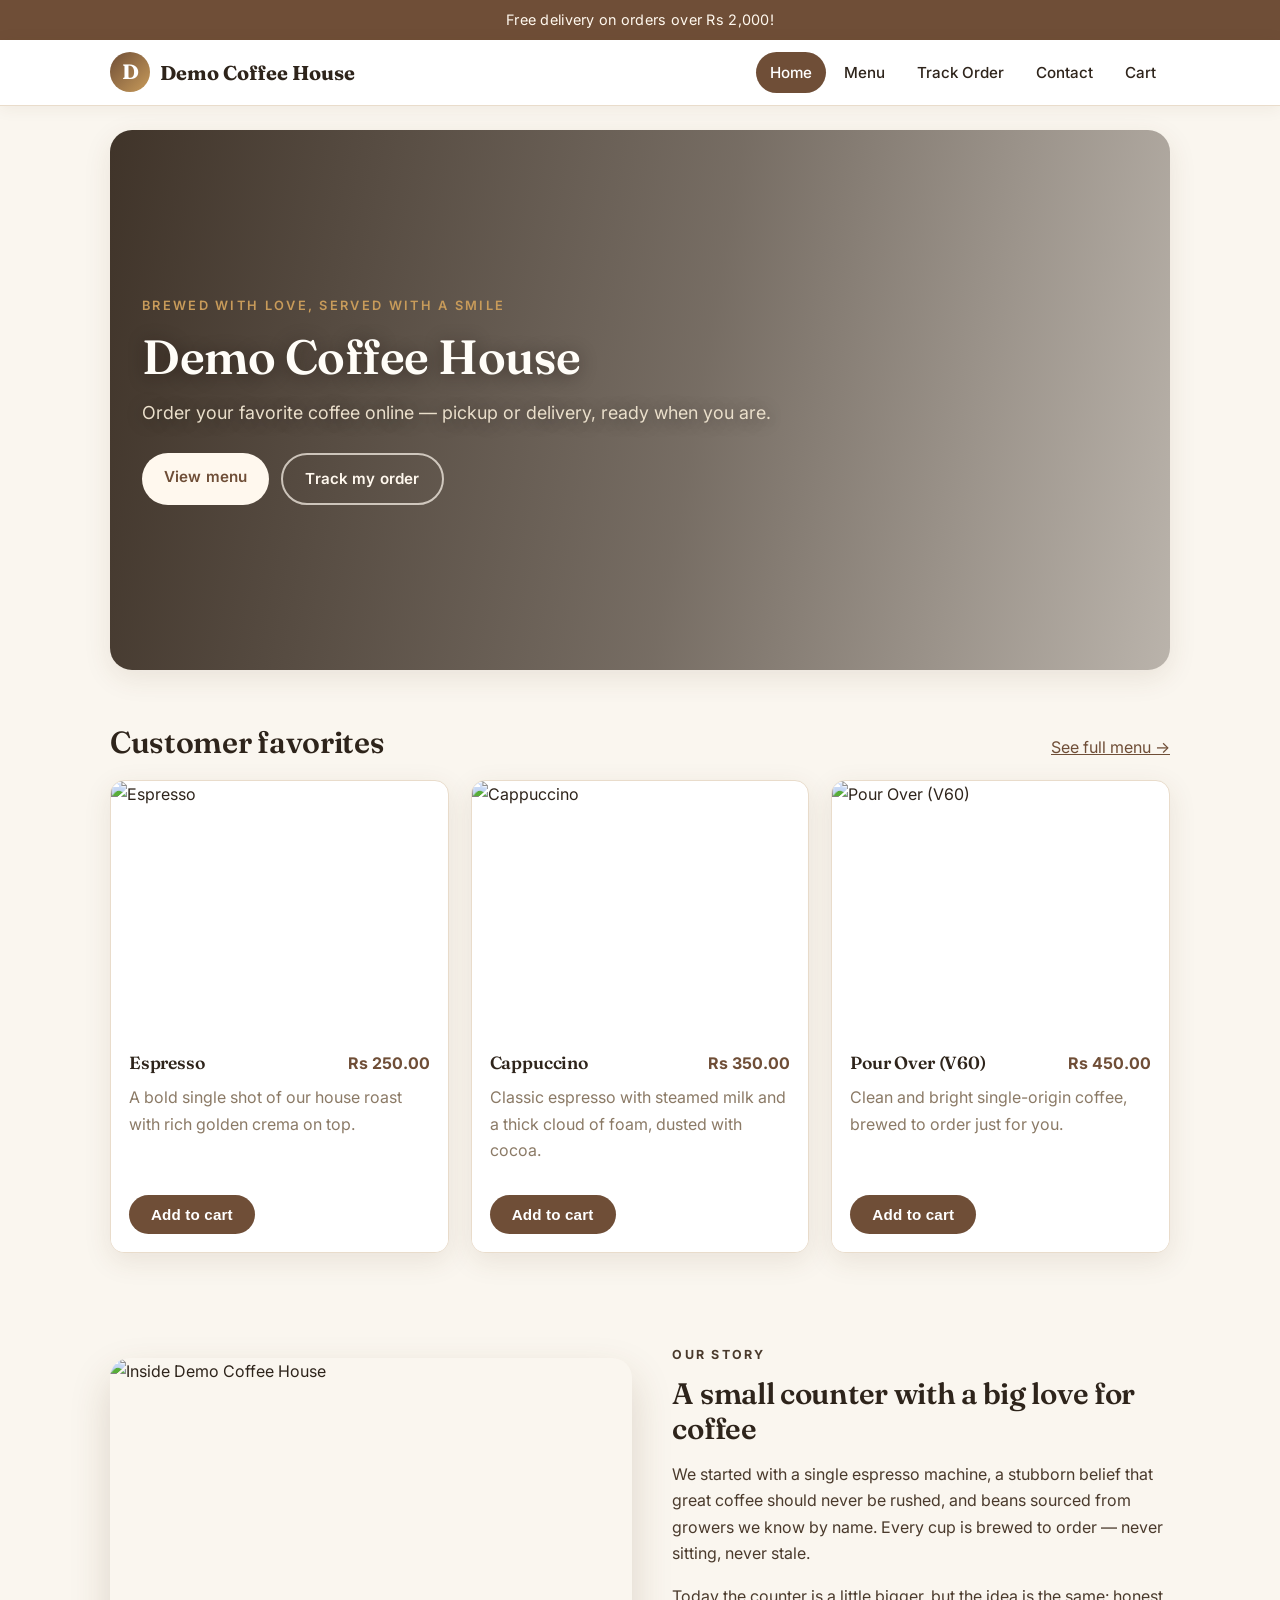
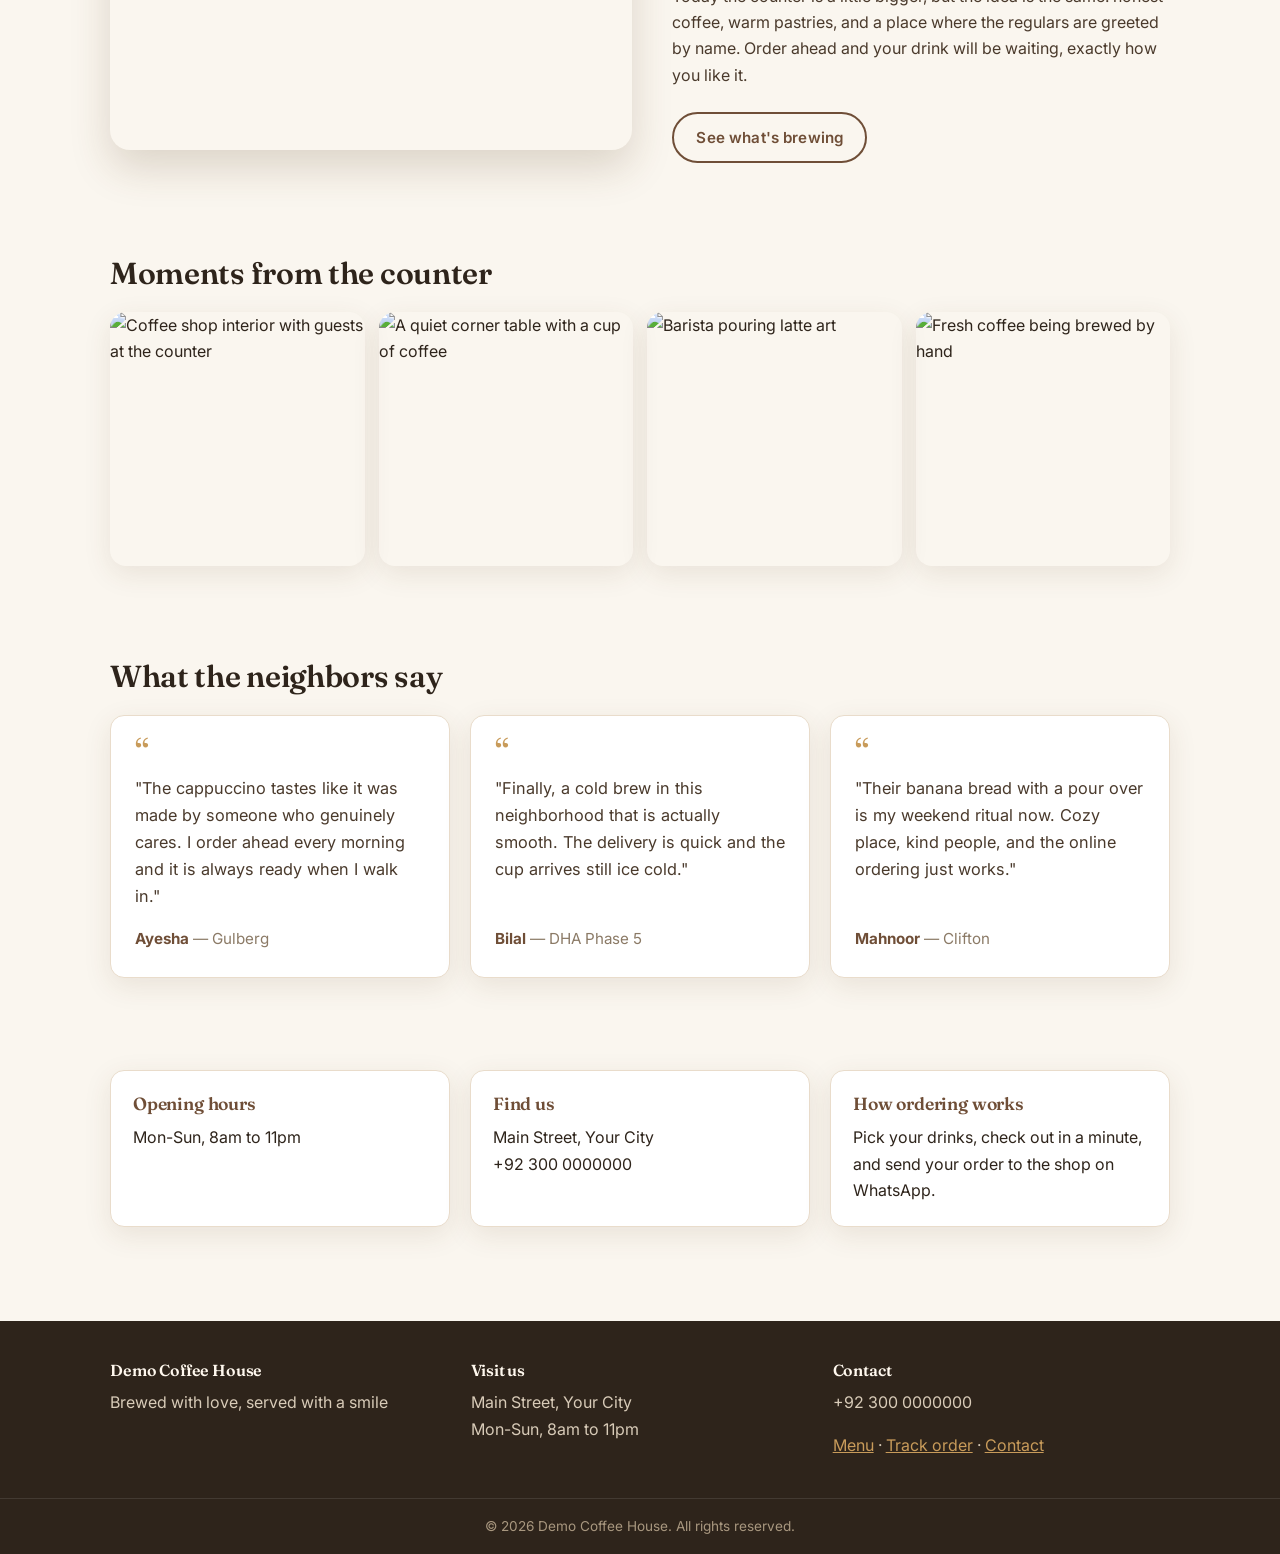
==== brewcart-static/index.html @ 459bcf9a "Add HTML/CSS/JS static edition — same design, browser cart, WhatsApp ordering (in brewcart-static/)" ====
<!DOCTYPE html>
<html lang="en">
<head>
<meta charset="UTF-8">
<meta name="viewport" content="width=device-width, initial-scale=1.0">
<title>Home — Demo Coffee House</title>
<meta name="description" content="Brewed with love, served with a smile">
<meta name="theme-color" content="#6F4E37">
<meta property="og:type" content="website">
<meta property="og:title" content="Home — Demo Coffee House">
<meta property="og:description" content="Brewed with love, served with a smile">
<link rel="icon" href="data:image/svg+xml,%3Csvg xmlns='http://www.w3.org/2000/svg' viewBox='0 0 64 64'%3E%3Cpath d='M24 6c-3 4 3 6 0 10M36 6c-3 4 3 6 0 10' stroke='%23C89B5A' stroke-width='3.5' fill='none' stroke-linecap='round'/%3E%3Cpath d='M12 24h34v9a13 13 0 0 1-13 13h-8a13 13 0 0 1-13-13z' fill='%236F4E37'/%3E%3Cpath d='M46 27h2a8 8 0 0 1 0 16h-3' fill='none' stroke='%236F4E37' stroke-width='4'/%3E%3Crect x='9' y='52' width='40' height='4' rx='2' fill='%236F4E37'/%3E%3C/svg%3E">
<link rel="preconnect" href="https://fonts.googleapis.com">
<link rel="preconnect" href="https://fonts.gstatic.com" crossorigin>
<link href="https://fonts.googleapis.com/css2?family=Fraunces:wght@600;700&family=Inter:wght@400;500;600;700&display=swap" rel="stylesheet">
<link rel="stylesheet" href="style.css">
</head>
<body>
<!-- Header + footer are built by app.js from data.js (CONFIG). -->
<div id="site-header"></div>

<main class="wrap">

  <!-- Photo hero. app.js sets the background photo from CONFIG.heroImage. -->
  <section class="hero" id="hero">
    <div class="hero-inner">
      <p class="hero-kicker" id="hero-kicker">Brewed with love, served with a smile</p>
      <h1 id="hero-title">Demo Coffee House</h1>
      <p class="hero-sub">Order your favorite coffee online — pickup or delivery, ready when you are.</p>
      <div class="hero-actions">
        <a class="btn btn-light" href="menu.html">View menu</a>
        <a class="btn btn-ghost-light" href="track.html">Track my order</a>
      </div>
    </div>
  </section>

  <!-- Featured items are rendered by app.js from MENU_ITEMS (featured: true). -->
  <section class="section">
    <div class="section-head">
      <h2>Customer favorites</h2>
      <a href="menu.html">See full menu &rarr;</a>
    </div>
    <div class="item-grid" id="featured-grid"></div>
  </section>

  <!-- Sample story copy shipped as starter content. Replace this text and
       the story photo (CONFIG.storyImage in data.js) with the shop's own. -->
  <section class="section story">
    <div class="story-media">
      <img id="story-img" src="https://images.unsplash.com/photo-1554118811-1e0d58224f24?auto=format&fit=crop&w=1200&q=80" alt="Inside Demo Coffee House">
    </div>
    <div class="story-text">
      <p class="section-kicker">Our story</p>
      <h2>A small counter with a big love for coffee</h2>
      <p>We started with a single espresso machine, a stubborn belief that great
      coffee should never be rushed, and beans sourced from growers we know by
      name. Every cup is brewed to order — never sitting, never stale.</p>
      <p>Today the counter is a little bigger, but the idea is the same: honest
      coffee, warm pastries, and a place where the regulars are greeted by name.
      Order ahead and your drink will be waiting, exactly how you like it.</p>
      <a class="btn btn-ghost" href="menu.html">See what's brewing</a>
    </div>
  </section>

  <!-- Gallery photos come from CONFIG.galleryImages in data.js. -->
  <section class="section gallery-section">
    <div class="section-head">
      <h2>Moments from the counter</h2>
    </div>
    <div class="gallery-grid" id="gallery-grid"></div>
  </section>

  <!-- Sample testimonials: placeholder quotes shipped with the demo content.
       Replace with real customer reviews before launch. -->
  <section class="section testimonials">
    <div class="section-head">
      <h2>What the neighbors say</h2>
    </div>
    <div class="testimonial-grid">
      <figure class="testimonial-card">
        <blockquote>"The cappuccino tastes like it was made by someone who genuinely cares. I order ahead every morning and it is always ready when I walk in."</blockquote>
        <figcaption><strong>Ayesha</strong> <span class="muted">— Gulberg</span></figcaption>
      </figure>
      <figure class="testimonial-card">
        <blockquote>"Finally, a cold brew in this neighborhood that is actually smooth. The delivery is quick and the cup arrives still ice cold."</blockquote>
        <figcaption><strong>Bilal</strong> <span class="muted">— DHA Phase 5</span></figcaption>
      </figure>
      <figure class="testimonial-card">
        <blockquote>"Their banana bread with a pour over is my weekend ritual now. Cozy place, kind people, and the online ordering just works."</blockquote>
        <figcaption><strong>Mahnoor</strong> <span class="muted">— Clifton</span></figcaption>
      </figure>
    </div>
  </section>

  <section class="section info-cards">
    <div class="info-card">
      <h3>Opening hours</h3>
      <p data-fill="hours">Mon-Sun, 8am to 11pm</p>
    </div>
    <div class="info-card">
      <h3>Find us</h3>
      <p><span data-fill="address">Main Street, Your City</span><br><span data-fill="phone">+92 300 0000000</span></p>
    </div>
    <div class="info-card">
      <h3>How ordering works</h3>
      <p>Pick your drinks, check out in a minute, and send your order to the shop on WhatsApp.</p>
    </div>
  </section>

</main>

<div id="site-footer"></div>
<div id="toast" class="toast" role="status"></div>
<script src="data.js"></script>
<script src="app.js"></script>
</body>
</html>
---- brewcart-static/style.css ----
/* ==========================================================================
   BrewCart — STATIC EDITION — styles (style.css)
   Adapted from the PHP edition's polished stylesheet: same variables,
   same components, same look. Brand colors live in data.js (CONFIG) and
   are applied as --primary / --accent CSS variables by app.js.
   Type: Fraunces (display) + Inter (body), loaded in each page's <head>.
   ========================================================================== */

:root {
  --primary: #6F4E37;          /* coffee brown (overridden from data.js) */
  --accent: #C89B5A;           /* caramel (overridden from data.js) */
  --bg: #FAF6EF;               /* warm cream page background */
  --surface: #FFFFFF;
  --text: #2E241B;             /* deep espresso */
  --muted: #8B7A66;
  --border: #E9DCCB;
  --success: #4C8056;
  --danger: #B4443C;
  --warning: #B97F2E;
  --info: #3E6B8C;
  --radius: 14px;
  --shadow: 0 8px 28px rgba(90, 60, 30, 0.10);
  --shadow-lift: 0 18px 40px rgba(90, 60, 30, 0.18);
  --font-body: "Inter", -apple-system, BlinkMacSystemFont, "Segoe UI", Roboto, Helvetica, Arial, sans-serif;
  --font-display: "Fraunces", Georgia, "Times New Roman", serif;
}

* { box-sizing: border-box; }

body {
  margin: 0;
  font-family: var(--font-body);
  background: var(--bg);
  color: var(--text);
  line-height: 1.65;
  -webkit-font-smoothing: antialiased;
  text-rendering: optimizeLegibility;
}

h1, h2, h3, h4 { font-family: var(--font-display); font-weight: 600; line-height: 1.2; letter-spacing: -0.01em; margin: 0 0 0.6em; }
h1 { font-size: 2.5em; }
h2 { font-size: 1.85em; }
h3 { font-size: 1.25em; }
p { margin: 0 0 1em; }
a { color: var(--primary); }
img { max-width: 100%; }

.wrap { max-width: 1100px; margin: 0 auto; padding: 0 20px; }
.muted { color: var(--muted); }
.small { font-size: 0.85em; }
.center { text-align: center; }
.num { text-align: right; white-space: nowrap; }

/* ---------------- announcement + header ---------------- */

.announcement {
  background: var(--primary);
  color: #FFF8EE;
  text-align: center;
  font-size: 0.9em;
  padding: 8px 16px;
  letter-spacing: 0.02em;
}

.site-header {
  background: var(--surface);
  border-bottom: 1px solid var(--border);
  box-shadow: 0 2px 16px rgba(90, 60, 30, 0.07);
  position: sticky;
  top: 0;
  z-index: 50;
}
.header-inner {
  display: flex;
  align-items: center;
  justify-content: space-between;
  gap: 16px;
  padding-top: 12px;
  padding-bottom: 12px;
}
.brand { display: flex; align-items: center; gap: 10px; text-decoration: none; color: var(--text); }
.brand-mark {
  width: 40px; height: 40px; border-radius: 50%;
  background: linear-gradient(135deg, var(--primary), var(--accent));
  color: #fff; display: inline-flex; align-items: center; justify-content: center;
  font-family: var(--font-display); font-size: 1.3em; font-weight: bold;
  flex: 0 0 auto;
}
.brand-name { font-family: var(--font-display); font-size: 1.25em; font-weight: bold; }

.site-nav { display: flex; align-items: center; gap: 4px; }
.site-nav a {
  text-decoration: none; color: var(--text); font-weight: 500;
  padding: 8px 14px; border-radius: 999px; font-size: 0.95em;
  transition: background 0.2s ease, color 0.2s ease;
}
.site-nav a:hover { background: #F3EAD9; }
.site-nav a.active { background: var(--primary); color: #fff; }
.cart-link { position: relative; }
.cart-badge {
  background: var(--accent); color: #fff; font-size: 0.75em; font-weight: bold;
  border-radius: 999px; padding: 1px 8px; margin-left: 4px;
}
.nav-toggle {
  display: none; background: none; border: 1px solid var(--border);
  border-radius: 10px; font-size: 1.3em; padding: 6px 12px; cursor: pointer; color: var(--text);
}

/* ---------------- flash messages ---------------- */

.flash {
  display: flex; align-items: center; justify-content: space-between; gap: 12px;
  border-radius: var(--radius); padding: 12px 16px; margin: 16px 0;
  border: 1px solid transparent; font-size: 0.95em;
}
.flash-success { background: #EAF4EC; border-color: #C4DDC9; color: #2F5B36; }
.flash-error   { background: #FBEDEB; border-color: #EFC5C1; color: #8C2F28; }
.flash-info    { background: #EAF1F7; border-color: #C3D6E4; color: #2C546E; }

/* ---------------- toast (added in the static edition) ----------------
   The little confirmation bubble shown after "Add to cart". */

.toast {
  position: fixed; left: 50%; bottom: 24px; z-index: 200;
  transform: translateX(-50%) translateY(16px);
  background: var(--text); color: #FFF8EE; font-size: 0.95em; font-weight: 500;
  padding: 12px 22px; border-radius: 999px; box-shadow: var(--shadow-lift);
  opacity: 0; pointer-events: none;
  transition: opacity 0.3s ease, transform 0.3s ease;
}
.toast.show { opacity: 1; transform: translateX(-50%) translateY(0); }

/* ---------------- hero ---------------- */

.hero {
  border-radius: 22px;
  margin: 24px 0 8px;
  padding: 64px 32px;
  color: #FFF8EE;
  background:
    radial-gradient(600px 300px at 85% 20%, rgba(200, 155, 90, 0.35), transparent 60%),
    radial-gradient(500px 260px at 10% 90%, rgba(200, 155, 90, 0.22), transparent 60%),
    linear-gradient(135deg, #3B2A1C 0%, #5A3D24 55%, #6F4E37 100%);
  box-shadow: var(--shadow);
  position: relative; overflow: hidden;
}
.hero-inner { max-width: 640px; position: relative; }
.hero-kicker { text-transform: uppercase; letter-spacing: 0.18em; font-size: 0.8em; font-weight: 600; color: var(--accent); margin-bottom: 12px; }
.hero h1 { font-size: 3em; margin-bottom: 12px; color: #FFFDF8; }
.hero-sub { font-size: 1.12em; color: #EADFCB; margin-bottom: 26px; }
.hero-actions { display: flex; gap: 12px; flex-wrap: wrap; }

/* Photo hero: app.js sets the background image from CONFIG.heroImage,
   including the dark gradient overlay that keeps the text readable. */
.hero--photo {
  background-size: cover;
  background-position: center;
  min-height: 540px;
  display: flex;
  align-items: center;
}
.hero--photo h1, .hero--photo .hero-sub { text-shadow: 0 2px 18px rgba(20, 12, 5, 0.45); }

/* ---------------- buttons ---------------- */

.btn {
  display: inline-block; border: none; cursor: pointer; text-decoration: none;
  font-size: 0.95em; font-weight: 600; letter-spacing: 0.01em; padding: 11px 22px; border-radius: 999px;
  background: var(--primary); color: #fff;
  transition: transform 0.15s ease, box-shadow 0.25s ease, background 0.25s ease, filter 0.25s ease, border-color 0.25s ease;
}
.btn:hover { filter: brightness(1.08); box-shadow: 0 4px 14px rgba(90, 60, 30, 0.25); }
.btn:active { transform: translateY(1px); }
.btn-primary { background: var(--primary); color: #fff; }
.btn-light { background: #FFF8EE; color: var(--primary); }
.btn-ghost { background: transparent; color: var(--primary); border: 2px solid var(--primary); }
.btn-ghost-light { background: transparent; color: #FFF8EE; border: 2px solid rgba(255, 248, 238, 0.7); }
.btn-big { font-size: 1.05em; padding: 14px 30px; }
/* WhatsApp green button (static edition: orders are sent via WhatsApp). */
.btn-whatsapp { background: #1FA855; color: #fff; }
.btn-row { display: flex; gap: 12px; justify-content: center; flex-wrap: wrap; margin-top: 24px; }
.link-danger { background: none; border: none; color: var(--danger); cursor: pointer; font-size: 0.9em; padding: 4px 0; text-decoration: underline; }

/* ---------------- sections & cards ---------------- */

.section { padding: 46px 0; }
.section.narrow { max-width: 760px; margin: 0 auto; }
.page-title { font-size: 2.1em; margin-bottom: 16px; }
.section-head { display: flex; align-items: baseline; justify-content: space-between; margin-bottom: 20px; }
.section-head h2 { margin: 0; font-size: 1.9em; }
.section-kicker { text-transform: uppercase; letter-spacing: 0.18em; font-size: 0.78em; font-weight: 700; color: var(--accent); margin-bottom: 10px; }

.item-grid { display: grid; grid-template-columns: repeat(auto-fill, minmax(250px, 1fr)); gap: 22px; }
.item-card {
  background: var(--surface); border-radius: var(--radius); overflow: hidden;
  box-shadow: var(--shadow); border: 1px solid var(--border);
  display: flex; flex-direction: column;
  transition: transform 0.25s ease, box-shadow 0.25s ease;
}
.item-card:hover { transform: translateY(-5px); box-shadow: var(--shadow-lift); }
.item-img {
  width: 100%; aspect-ratio: 4 / 3; object-fit: cover; display: block;
  transition: transform 0.6s ease;
}
/* Zoom stays inside the frame: the body panel paints above the overflow. */
.item-card:hover .item-img { transform: scale(1.06); }
.item-img--placeholder {
  background: linear-gradient(135deg, var(--primary), var(--accent));
  display: flex; align-items: center; justify-content: center;
}
.item-img--placeholder span {
  font-family: var(--font-display); font-size: 3.2em; color: rgba(255, 255, 255, 0.85); font-weight: bold;
}
.item-body { padding: 16px 18px 18px; display: flex; flex-direction: column; gap: 8px; flex: 1; position: relative; background: var(--surface); }
.item-top { display: flex; justify-content: space-between; align-items: baseline; gap: 10px; }
.item-top h3 { margin: 0; font-size: 1.1em; }
.price { color: var(--primary); font-weight: 700; white-space: nowrap; }
.add-form { display: flex; gap: 8px; margin-top: auto; padding-top: 8px; }
.add-form select { flex: 1; }

.info-cards { display: grid; grid-template-columns: repeat(auto-fit, minmax(220px, 1fr)); gap: 20px; }
.info-card { background: var(--surface); border: 1px solid var(--border); border-radius: var(--radius); padding: 22px; box-shadow: var(--shadow); }
.info-card h3 { color: var(--primary); font-size: 1.1em; }
.info-card p:last-child { margin-bottom: 0; }

/* ---------------- story / gallery / testimonials ---------------- */

.story { display: grid; gap: 40px; align-items: center; }
.story:has(> .story-media) { grid-template-columns: 1.05fr 1fr; }
.story-media img {
  width: 100%; aspect-ratio: 4 / 3; object-fit: cover; display: block;
  border-radius: 20px; box-shadow: var(--shadow-lift);
}
.story-text h2 { margin-bottom: 14px; }
.story-text p { color: #4A3A2C; }
.story-text .btn { margin-top: 8px; }

.gallery-grid { display: grid; grid-template-columns: repeat(4, 1fr); gap: 14px; }
.gallery-grid img {
  width: 100%; aspect-ratio: 1 / 1; object-fit: cover; display: block;
  border-radius: 16px; box-shadow: var(--shadow);
  transition: transform 0.35s ease, box-shadow 0.35s ease;
}
.gallery-grid img:hover { transform: translateY(-4px); box-shadow: var(--shadow-lift); }

.testimonial-grid { display: grid; grid-template-columns: repeat(auto-fit, minmax(260px, 1fr)); gap: 20px; }
.testimonial-card {
  background: var(--surface); border: 1px solid var(--border); border-radius: var(--radius);
  padding: 26px 24px; box-shadow: var(--shadow); margin: 0;
  display: flex; flex-direction: column; gap: 16px;
}
.testimonial-card blockquote {
  margin: 0; font-size: 1.02em; line-height: 1.65; color: #4A3A2C; flex: 1;
}
.testimonial-card blockquote::before {
  content: "\201C"; display: block; font-family: var(--font-display);
  font-size: 2.2em; line-height: 0.6; color: var(--accent); margin-bottom: 12px;
}
.testimonial-card figcaption { font-size: 0.95em; }
.testimonial-card figcaption strong { color: var(--primary); }

/* Category filter pills. The PHP edition used <a> links; the static
   edition uses <button>s because filtering happens instantly in JS. */
.cat-pills { display: flex; gap: 8px; flex-wrap: wrap; margin-bottom: 22px; }
.cat-pills a, .cat-pills button {
  text-decoration: none; color: var(--text); border: 1px solid var(--border);
  background: var(--surface); padding: 8px 18px; border-radius: 999px; font-size: 0.9em; font-weight: 500;
  font-family: var(--font-body); cursor: pointer;
}
.cat-pills a:hover, .cat-pills button:hover { border-color: var(--accent); }
.cat-pills a.active, .cat-pills button.active { background: var(--primary); border-color: var(--primary); color: #fff; }

/* ---------------- forms ---------------- */

.form { background: var(--surface); border: 1px solid var(--border); border-radius: var(--radius); padding: 26px; box-shadow: var(--shadow); margin-bottom: 24px; }
.form h3 { margin-top: 1.4em; color: var(--primary); }
.form h3:first-child { margin-top: 0; }
.field { margin-bottom: 16px; }
.field-row { display: grid; grid-template-columns: 1fr 1fr; gap: 16px; }
.field label { display: block; font-weight: 600; font-size: 0.9em; margin-bottom: 6px; }
.field input[type="text"], .field input[type="tel"], .field input[type="email"],
.field input[type="number"], .field input[type="password"],
.field select, .field textarea, .add-form select {
  width: 100%; padding: 11px 14px; border: 1px solid var(--border); border-radius: 10px;
  font-size: 0.95em; font-family: var(--font-body); background: #FFFDF9; color: var(--text);
}
.field textarea { resize: vertical; }
.field input:focus, .field select:focus, .field textarea:focus, .add-form select:focus {
  outline: 2px solid var(--accent); border-color: var(--accent);
}
.field-error { color: var(--danger); font-size: 0.85em; margin: 6px 0 0; }

.radio-cards { display: grid; grid-template-columns: 1fr 1fr; gap: 12px; margin-bottom: 16px; }
.radio-card {
  display: flex; gap: 10px; align-items: flex-start; border: 2px solid var(--border);
  border-radius: var(--radius); padding: 14px 16px; cursor: pointer; background: #FFFDF9;
}
.radio-card:has(input:checked) { border-color: var(--primary); background: #FBF5EA; }
.radio-card input { margin-top: 4px; accent-color: var(--primary); }
.radio-card strong { display: block; }
.radio-card small, .radio-line small { color: var(--muted); display: block; font-size: 0.85em; }
.radio-line {
  display: flex; gap: 10px; align-items: flex-start; border: 1px solid var(--border);
  border-radius: 10px; padding: 12px 14px; margin-bottom: 8px; cursor: pointer; background: #FFFDF9;
}
.radio-line:has(input:checked) { border-color: var(--primary); background: #FBF5EA; }
.radio-line input { margin-top: 4px; accent-color: var(--primary); }

.inline-search { display: flex; gap: 12px; align-items: flex-end; flex-wrap: wrap; }
.inline-search .field { flex: 1; min-width: 180px; margin-bottom: 0; }

/* ---------------- cart & checkout ---------------- */

.cart-table { width: 100%; border-collapse: collapse; background: var(--surface); border-radius: var(--radius); overflow: hidden; box-shadow: var(--shadow); margin-bottom: 16px; font-size: 0.95em; }
.cart-table th { background: #F4EBDC; text-align: left; padding: 12px 14px; font-size: 0.85em; text-transform: uppercase; letter-spacing: 0.05em; color: var(--muted); }
.cart-table td { padding: 12px 14px; border-top: 1px solid var(--border); vertical-align: middle; }

/* Quantity stepper (static edition replaces the PHP number input). */
.qty-stepper { display: inline-flex; align-items: center; gap: 8px; }
.qty-btn {
  width: 32px; height: 32px; border-radius: 50%; cursor: pointer;
  border: 1px solid var(--border); background: #FFFDF9; color: var(--text);
  font-size: 1.05em; line-height: 1; display: inline-flex; align-items: center; justify-content: center;
}
.qty-btn:hover { border-color: var(--accent); }
.qty-value { min-width: 22px; text-align: center; font-weight: 600; }

.cart-summary { background: var(--surface); border: 1px solid var(--border); border-radius: var(--radius); padding: 22px; box-shadow: var(--shadow); }
.sum-row { display: flex; justify-content: space-between; padding: 6px 0; font-size: 1.05em; }
.cart-summary .btn-big { width: 100%; text-align: center; margin-top: 12px; }

.checkout-grid { display: grid; grid-template-columns: 1.5fr 1fr; gap: 24px; align-items: start; }
.order-summary { background: var(--surface); border: 1px solid var(--border); border-radius: var(--radius); padding: 22px; box-shadow: var(--shadow); position: sticky; top: 90px; }
.order-summary h3 { color: var(--primary); }
.sum-line { display: flex; justify-content: space-between; gap: 10px; padding: 6px 0; border-bottom: 1px dashed var(--border); font-size: 0.92em; }

/* ---------------- order success / tracking ---------------- */

.success-hero { text-align: center; margin: 24px 0; }
.success-check {
  width: 72px; height: 72px; border-radius: 50%; margin: 0 auto 16px;
  background: var(--success); color: #fff; font-size: 2em;
  display: flex; align-items: center; justify-content: center;
}
.order-number-box {
  background: var(--surface); border: 2px dashed var(--accent); border-radius: var(--radius);
  padding: 22px; margin: 0 auto 24px; max-width: 420px; text-align: center;
}
.order-number-box span { display: block; color: var(--muted); font-size: 0.85em; text-transform: uppercase; letter-spacing: 0.08em; }
.order-number-box strong { font-size: 1.8em; letter-spacing: 0.04em; color: var(--primary); display: block; margin: 6px 0; }
.order-number-box small { color: var(--muted); }

.detail-table { width: 100%; border-collapse: collapse; background: var(--surface); border-radius: var(--radius); overflow: hidden; box-shadow: var(--shadow); margin-bottom: 20px; }
.detail-table th, .detail-table td { padding: 10px 14px; border-top: 1px solid var(--border); text-align: left; font-size: 0.95em; }
.detail-table tr:first-child th, .detail-table tr:first-child td { border-top: none; }
.detail-table th { color: var(--muted); font-weight: 600; width: 38%; }

.notice { background: #FBF5EA; border: 1px solid var(--accent); border-radius: var(--radius); padding: 16px 18px; margin-bottom: 20px; }
.notice strong { display: block; margin-bottom: 6px; }
.notice p:last-child { margin-bottom: 0; }

.order-card { background: var(--surface); border: 1px solid var(--border); border-radius: var(--radius); padding: 24px; box-shadow: var(--shadow); margin-top: 20px; }
.order-card-head { display: flex; justify-content: space-between; align-items: center; gap: 12px; flex-wrap: wrap; margin-bottom: 18px; }

.status-pill {
  display: inline-block; font-size: 0.8em; font-weight: 700; padding: 4px 12px; border-radius: 999px;
  text-transform: uppercase; letter-spacing: 0.04em; white-space: nowrap;
}
.status-pending   { background: #FBEFD8; color: #8A5E14; }
.status-confirmed { background: #E3EEF7; color: #2C546E; }
.status-preparing { background: #FBE8D8; color: #96521A; }
.status-ready     { background: #E4F2E7; color: #2F5B36; }
.status-completed { background: #E8E4DC; color: #5C554A; }
.status-cancelled { background: #F9DEDA; color: #8C2F28; }

.timeline { list-style: none; margin: 0 0 20px; padding: 0; }
.timeline li { display: flex; align-items: center; gap: 12px; padding: 8px 0; color: var(--muted); }
.timeline .dot {
  width: 22px; height: 22px; border-radius: 50%; border: 2px solid var(--border);
  background: var(--surface); flex: 0 0 auto;
}
.timeline li.done { color: var(--text); }
.timeline li.done .dot { background: var(--success); border-color: var(--success); }
.timeline li.current { color: var(--text); font-weight: 700; }
.timeline li.current .dot { background: var(--accent); border-color: var(--accent); box-shadow: 0 0 0 4px rgba(200, 155, 90, 0.25); }

/* ---------------- footer ---------------- */

.site-footer { background: #2E241B; color: #D8CBB8; margin-top: 48px; }
.footer-grid { display: grid; grid-template-columns: repeat(auto-fit, minmax(200px, 1fr)); gap: 24px; padding: 40px 20px 24px; }
.footer-grid h4 { color: #FFF8EE; font-size: 1em; }
.footer-grid a { color: var(--accent); }
.footer-bottom { text-align: center; padding: 16px; border-top: 1px solid rgba(255, 255, 255, 0.1); font-size: 0.85em; color: #A8977F; }

/* ---------------- responsive ---------------- */

@media (max-width: 860px) {
  .checkout-grid { grid-template-columns: 1fr; }
  .order-summary { position: static; }
  .hero { padding: 44px 24px; }
  .hero h1 { font-size: 2.1em; }
  .hero--photo { min-height: 420px; }
  .story:has(> .story-media) { grid-template-columns: 1fr; }
  .story { gap: 24px; }
  .gallery-grid { grid-template-columns: repeat(2, 1fr); }
  .section { padding: 34px 0; }
}

@media (max-width: 720px) {
  .nav-toggle { display: block; }
  .site-nav {
    display: none; position: absolute; top: 100%; left: 0; right: 0;
    background: var(--surface); flex-direction: column; align-items: stretch;
    border-bottom: 1px solid var(--border); padding: 8px 16px 16px; box-shadow: var(--shadow);
  }
  .site-nav.open { display: flex; }
  .site-nav a { padding: 12px 14px; }
  .site-header .header-inner { position: relative; }
  .field-row, .radio-cards { grid-template-columns: 1fr; }
  .cart-table thead { display: none; }
  .cart-table tr { display: block; border-top: 1px solid var(--border); padding: 8px 0; }
  .cart-table td { display: flex; justify-content: space-between; align-items: center; border: none; padding: 6px 14px; }
}
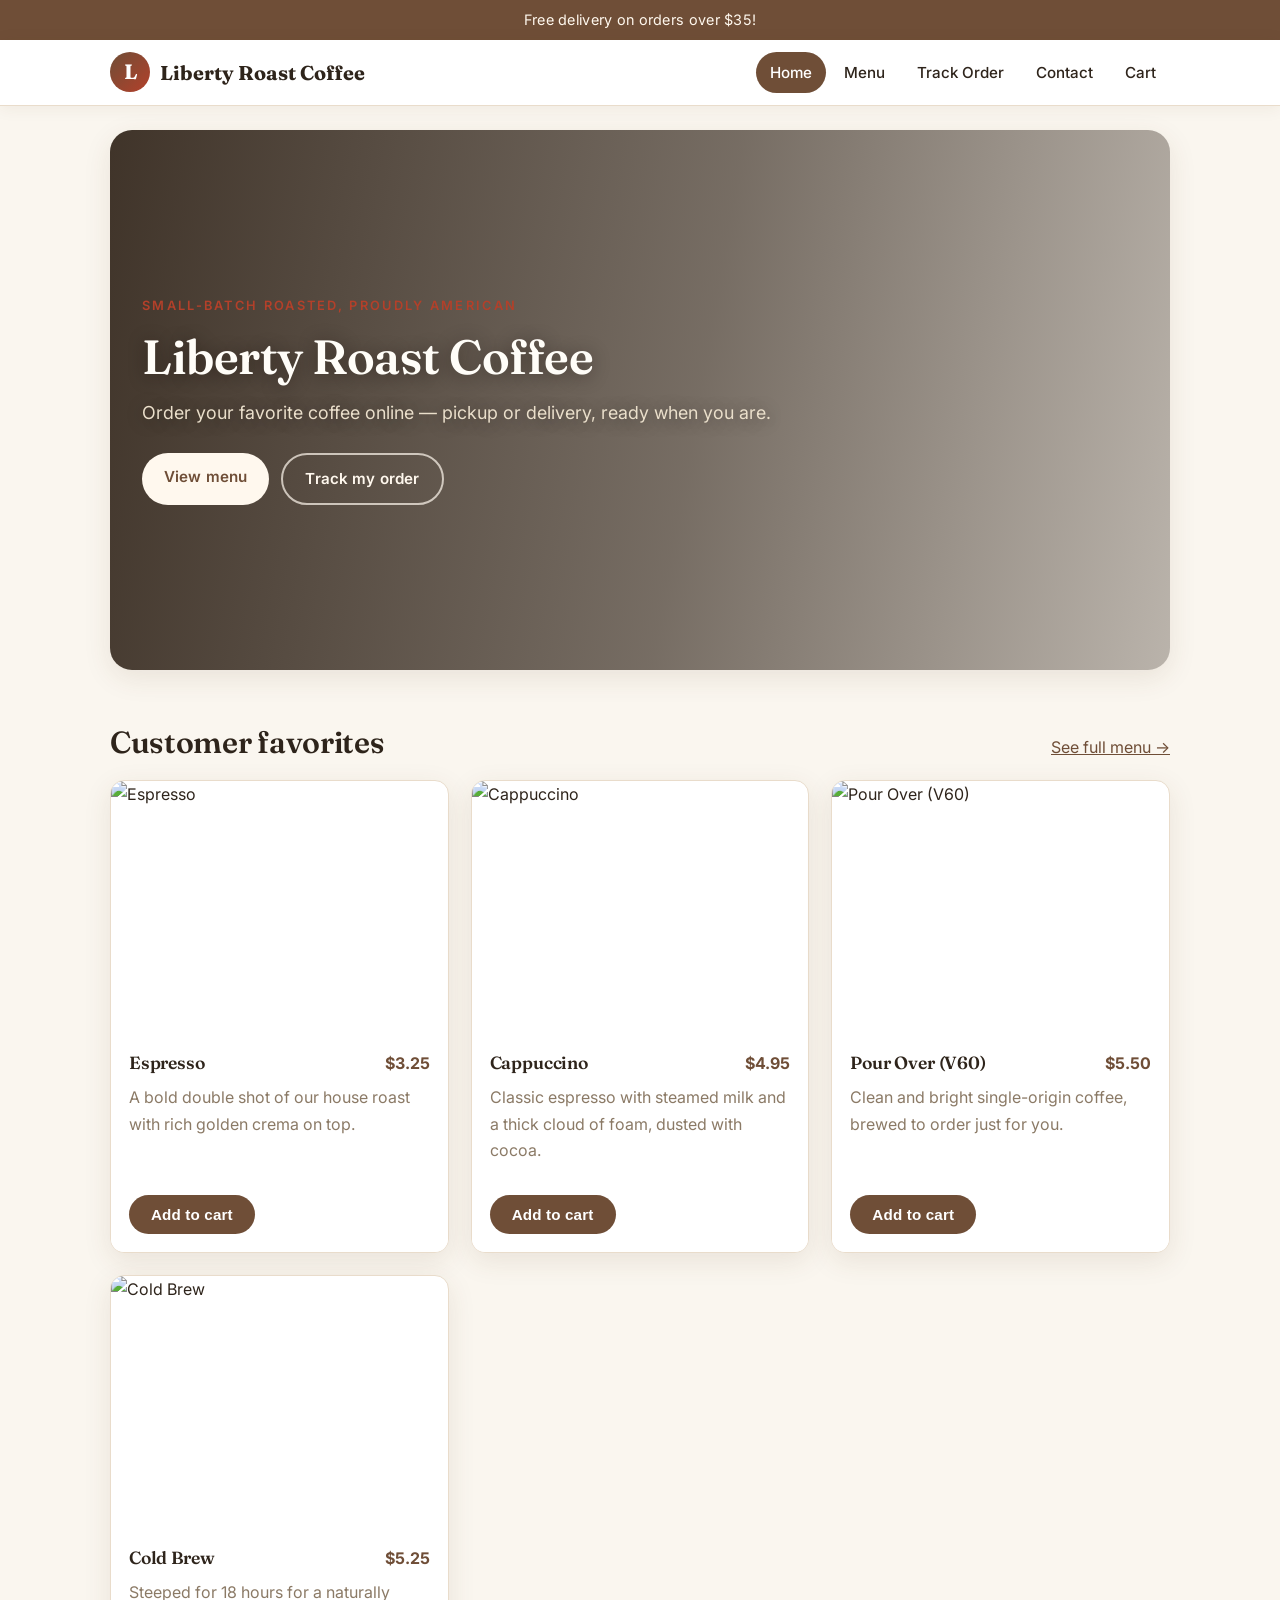
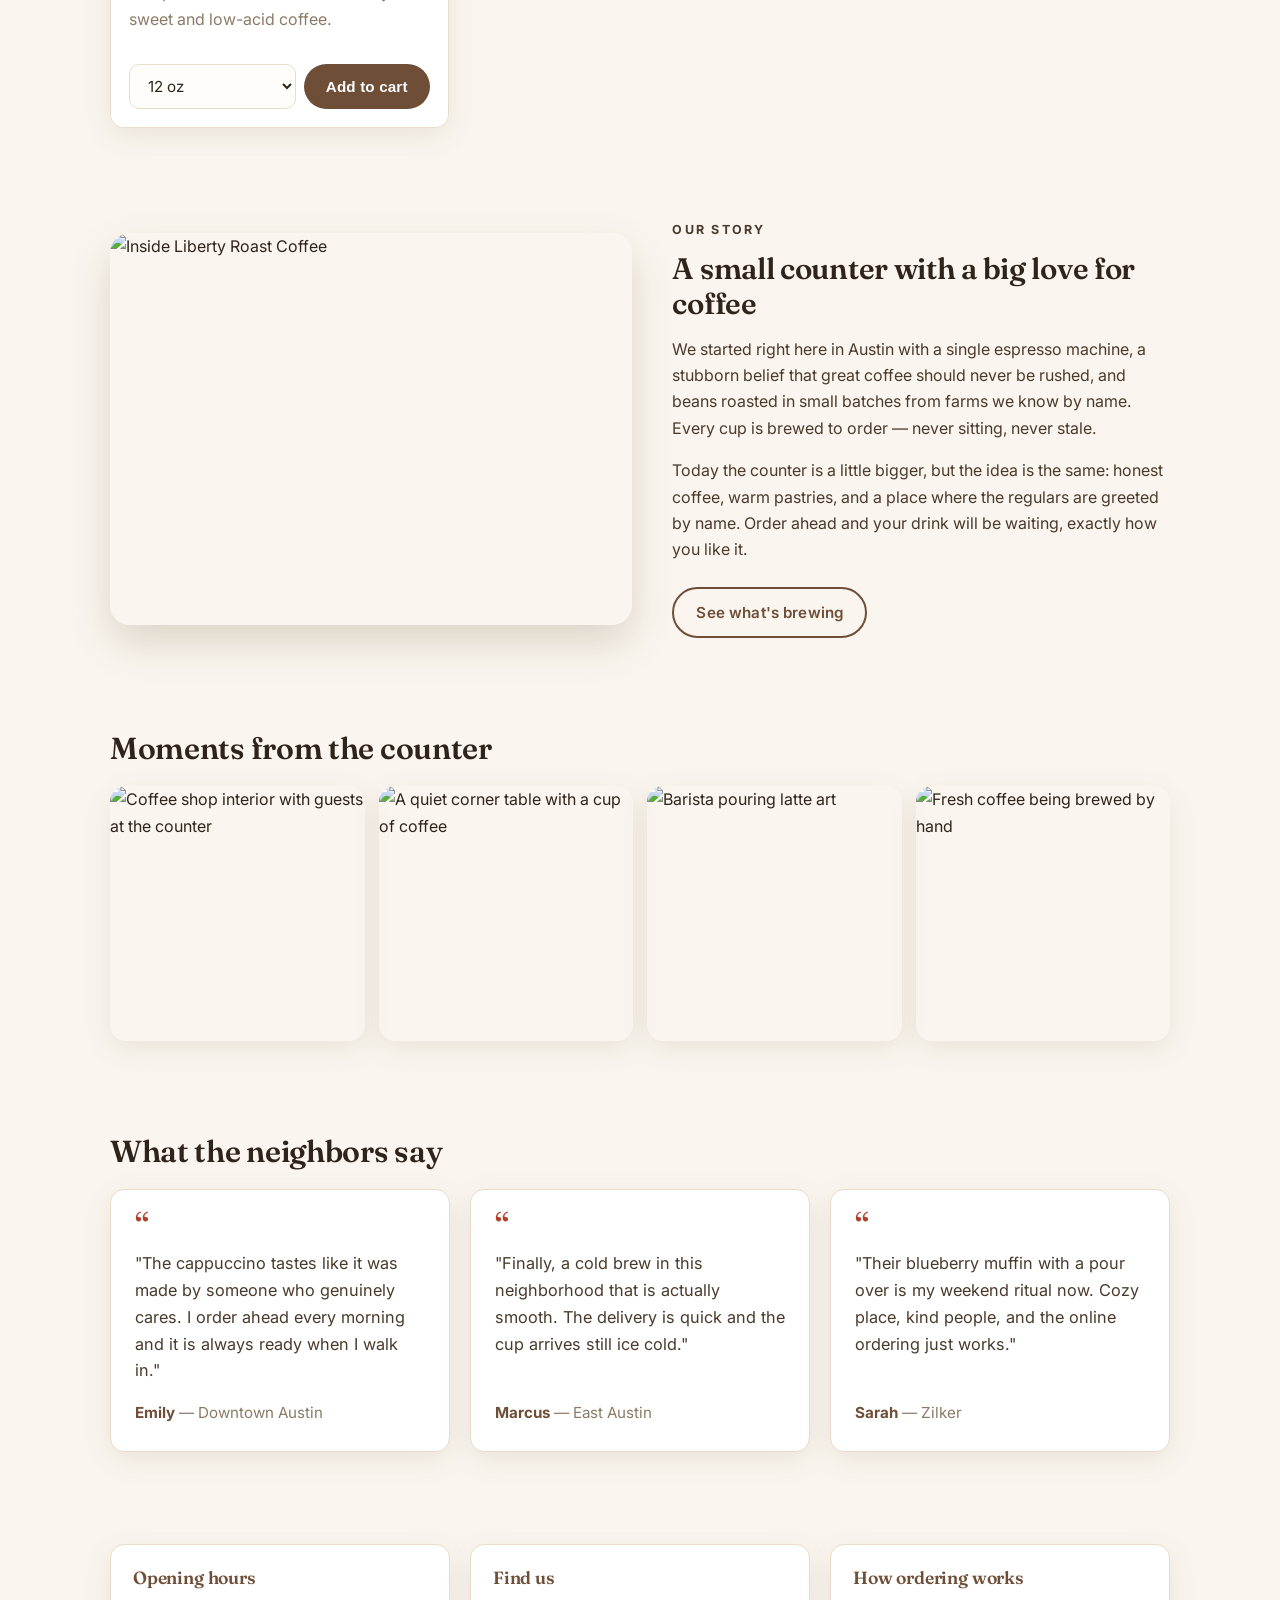
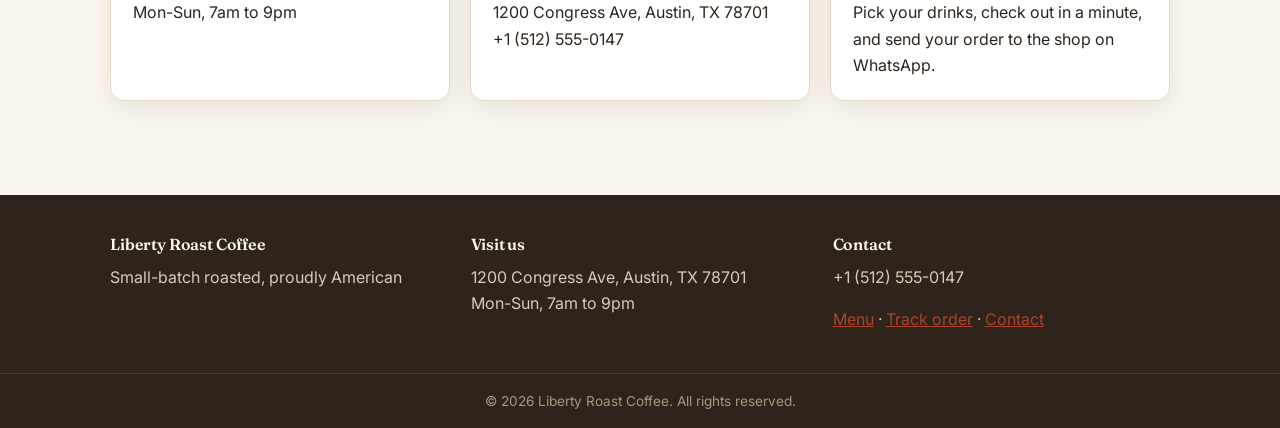
==== commit f0b127e6: "American rebrand + interactive 3D cup: Liberty Roast Coffee (Austin TX), USD menu/prices, Three.js h" ====
--- a/brewcart-static/index.html
+++ b/brewcart-static/index.html
@@ -3,12 +3,12 @@
 <head>
 <meta charset="UTF-8">
 <meta name="viewport" content="width=device-width, initial-scale=1.0">
-<title>Home — Demo Coffee House</title>
-<meta name="description" content="Brewed with love, served with a smile">
+<title>Home — Liberty Roast Coffee</title>
+<meta name="description" content="Small-batch roasted, proudly American">
 <meta name="theme-color" content="#6F4E37">
 <meta property="og:type" content="website">
-<meta property="og:title" content="Home — Demo Coffee House">
-<meta property="og:description" content="Brewed with love, served with a smile">
+<meta property="og:title" content="Home — Liberty Roast Coffee">
+<meta property="og:description" content="Small-batch roasted, proudly American">
 <link rel="icon" href="data:image/svg+xml,%3Csvg xmlns='http://www.w3.org/2000/svg' viewBox='0 0 64 64'%3E%3Cpath d='M24 6c-3 4 3 6 0 10M36 6c-3 4 3 6 0 10' stroke='%23C89B5A' stroke-width='3.5' fill='none' stroke-linecap='round'/%3E%3Cpath d='M12 24h34v9a13 13 0 0 1-13 13h-8a13 13 0 0 1-13-13z' fill='%236F4E37'/%3E%3Cpath d='M46 27h2a8 8 0 0 1 0 16h-3' fill='none' stroke='%236F4E37' stroke-width='4'/%3E%3Crect x='9' y='52' width='40' height='4' rx='2' fill='%236F4E37'/%3E%3C/svg%3E">
 <link rel="preconnect" href="https://fonts.googleapis.com">
 <link rel="preconnect" href="https://fonts.gstatic.com" crossorigin>
@@ -24,13 +24,19 @@
   <!-- Photo hero. app.js sets the background photo from CONFIG.heroImage. -->
   <section class="hero" id="hero">
     <div class="hero-inner">
-      <p class="hero-kicker" id="hero-kicker">Brewed with love, served with a smile</p>
-      <h1 id="hero-title">Demo Coffee House</h1>
+      <p class="hero-kicker" id="hero-kicker">Small-batch roasted, proudly American</p>
+      <h1 id="hero-title">Liberty Roast Coffee</h1>
       <p class="hero-sub">Order your favorite coffee online — pickup or delivery, ready when you are.</p>
       <div class="hero-actions">
         <a class="btn btn-light" href="menu.html">View menu</a>
         <a class="btn btn-ghost-light" href="track.html">Track my order</a>
       </div>
+    </div>
+    <!-- Interactive 3D cup, built by site3d.js with Three.js.
+         If WebGL is unavailable the block hides itself. -->
+    <div class="hero-3d" id="hero-3d">
+      <canvas id="cup3d" aria-label="Interactive 3D model of a coffee cup"></canvas>
+      <p class="hero-3d-hint">Drag to spin the cup</p>
     </div>
   </section>
 
@@ -47,14 +53,15 @@
        the story photo (CONFIG.storyImage in data.js) with the shop's own. -->
   <section class="section story">
     <div class="story-media">
-      <img id="story-img" src="https://images.unsplash.com/photo-1554118811-1e0d58224f24?auto=format&fit=crop&w=1200&q=80" alt="Inside Demo Coffee House">
+      <img id="story-img" src="https://images.unsplash.com/photo-1554118811-1e0d58224f24?auto=format&fit=crop&w=1200&q=80" alt="Inside Liberty Roast Coffee">
     </div>
     <div class="story-text">
       <p class="section-kicker">Our story</p>
       <h2>A small counter with a big love for coffee</h2>
-      <p>We started with a single espresso machine, a stubborn belief that great
-      coffee should never be rushed, and beans sourced from growers we know by
-      name. Every cup is brewed to order — never sitting, never stale.</p>
+      <p>We started right here in Austin with a single espresso machine, a
+      stubborn belief that great coffee should never be rushed, and beans
+      roasted in small batches from farms we know by name. Every cup is
+      brewed to order — never sitting, never stale.</p>
       <p>Today the counter is a little bigger, but the idea is the same: honest
       coffee, warm pastries, and a place where the regulars are greeted by name.
       Order ahead and your drink will be waiting, exactly how you like it.</p>
@@ -79,15 +86,15 @@
     <div class="testimonial-grid">
       <figure class="testimonial-card">
         <blockquote>"The cappuccino tastes like it was made by someone who genuinely cares. I order ahead every morning and it is always ready when I walk in."</blockquote>
-        <figcaption><strong>Ayesha</strong> <span class="muted">— Gulberg</span></figcaption>
+        <figcaption><strong>Emily</strong> <span class="muted">— Downtown Austin</span></figcaption>
       </figure>
       <figure class="testimonial-card">
         <blockquote>"Finally, a cold brew in this neighborhood that is actually smooth. The delivery is quick and the cup arrives still ice cold."</blockquote>
-        <figcaption><strong>Bilal</strong> <span class="muted">— DHA Phase 5</span></figcaption>
+        <figcaption><strong>Marcus</strong> <span class="muted">— East Austin</span></figcaption>
       </figure>
       <figure class="testimonial-card">
-        <blockquote>"Their banana bread with a pour over is my weekend ritual now. Cozy place, kind people, and the online ordering just works."</blockquote>
-        <figcaption><strong>Mahnoor</strong> <span class="muted">— Clifton</span></figcaption>
+        <blockquote>"Their blueberry muffin with a pour over is my weekend ritual now. Cozy place, kind people, and the online ordering just works."</blockquote>
+        <figcaption><strong>Sarah</strong> <span class="muted">— Zilker</span></figcaption>
       </figure>
     </div>
   </section>
@@ -95,11 +102,11 @@
   <section class="section info-cards">
     <div class="info-card">
       <h3>Opening hours</h3>
-      <p data-fill="hours">Mon-Sun, 8am to 11pm</p>
+      <p data-fill="hours">Mon-Sun, 7am to 9pm</p>
     </div>
     <div class="info-card">
       <h3>Find us</h3>
-      <p><span data-fill="address">Main Street, Your City</span><br><span data-fill="phone">+92 300 0000000</span></p>
+      <p><span data-fill="address">1200 Congress Ave, Austin, TX</span><br><span data-fill="phone">+1 (512) 555-0147</span></p>
     </div>
     <div class="info-card">
       <h3>How ordering works</h3>
@@ -113,5 +120,7 @@
 <div id="toast" class="toast" role="status"></div>
 <script src="data.js"></script>
 <script src="app.js"></script>
+<script src="https://cdnjs.cloudflare.com/ajax/libs/three.js/r128/three.min.js"></script>
+<script src="site3d.js"></script>
 </body>
 </html>
--- a/brewcart-static/style.css
+++ b/brewcart-static/style.css
@@ -421,3 +421,18 @@
   .cart-table tr { display: block; border-top: 1px solid var(--border); padding: 8px 0; }
   .cart-table td { display: flex; justify-content: space-between; align-items: center; border: none; padding: 6px 14px; }
 }
+
+/* --- 3D hero + card tilt (site3d.js) ----------------------------------- */
+.hero { display: flex; align-items: center; gap: 36px; flex-wrap: wrap; }
+.hero-inner { flex: 1 1 360px; }
+.hero-3d { flex: 0 1 380px; margin: 0 auto; text-align: center; position: relative; z-index: 1; }
+.hero-3d canvas {
+  width: 100%; max-width: 380px; aspect-ratio: 1 / 1; height: auto;
+  display: block; margin: 0 auto; cursor: grab; touch-action: pan-y;
+}
+.hero-3d canvas:active { cursor: grabbing; }
+.hero-3d-hint {
+  margin-top: 4px; font-size: 0.78em; letter-spacing: 0.14em;
+  text-transform: uppercase; color: #EADFCB; opacity: 0.85;
+}
+.item-card.tilting { transition: transform 0.08s ease-out, box-shadow 0.25s ease; }
